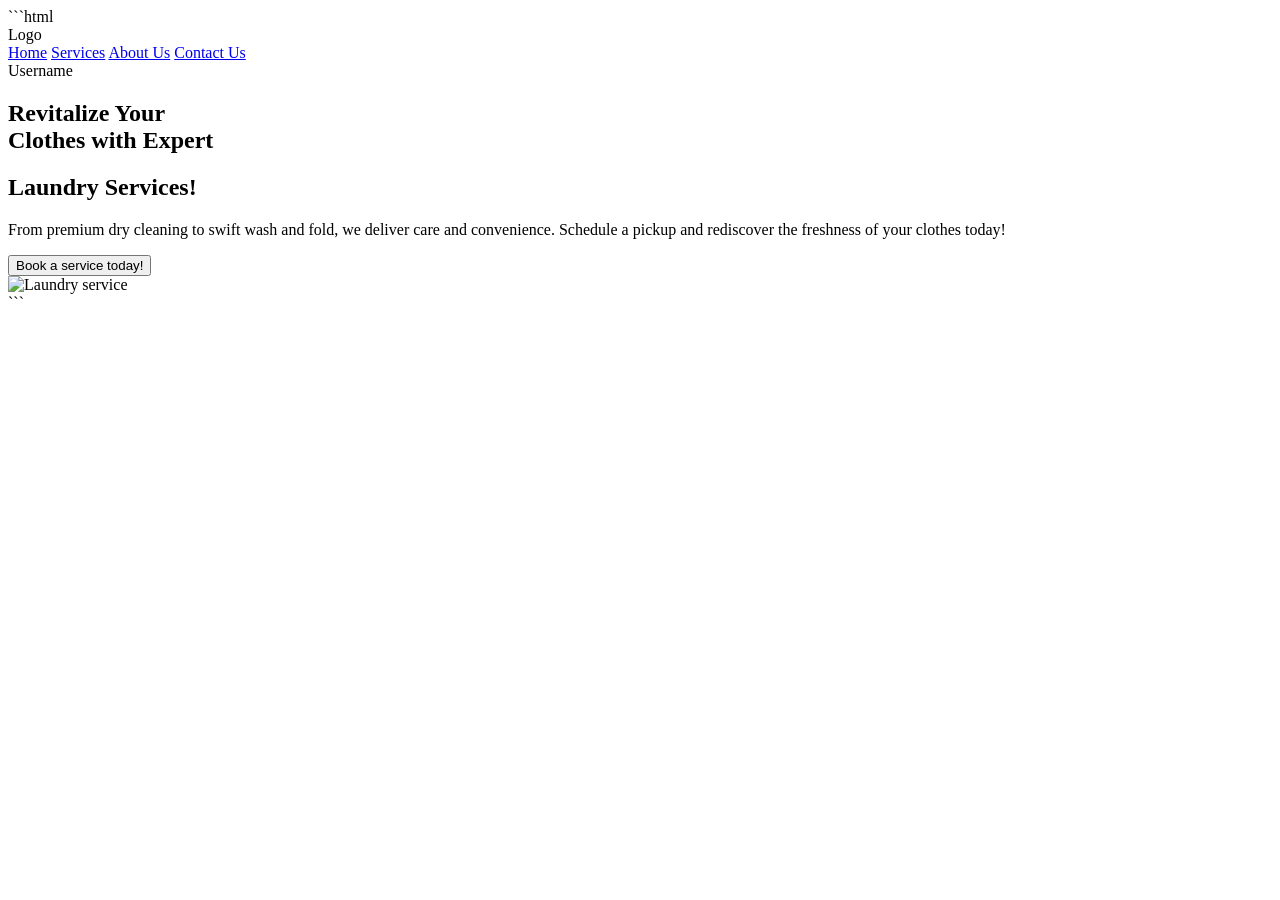
==== Taniska_Task6/index.html @ ed933e9c "Create index.html" ====
```html
<!DOCTYPE html>
<html lang="en">
<head>
    <meta charset="UTF-8">
    <meta name="viewport" content="width=device-width, initial-scale=1.0">

    <title>Laundry Services</title>

    <link rel="stylesheet" href="style.css">
</head>

<body>

    <!-- Navigation Bar -->
    <nav class="navbar">

        <div class="logo">
            Logo
        </div>

        <div class="nav-links">
            <a href="#">Home</a>
            <a href="#">Services</a>
            <a href="#">About Us</a>
            <a href="#">Contact Us</a>
        </div>

        <div class="username">
            Username
        </div>

    </nav>


    <!-- Hero Section -->
    <section class="hero">

        <!-- Left Side -->
        <div class="hero-left">

            <h1>
                Revitalize Your<br>
                Clothes with Expert
            </h1>

            <h2>
                Laundry Services!
            </h2>

            <p>
                From premium dry cleaning to swift wash and fold, we
                deliver care and convenience. Schedule a pickup and
                rediscover the freshness of your clothes today!
            </p>

            <button>
                Book a service today!
            </button>

        </div>


        <!-- Right Side -->
        <div class="hero-right">

            <img
                src="https://images.unsplash.com/photo-1582735689369-4fe89db7114c?auto=format&fit=crop&w=800&q=80"
                alt="Laundry service"
            >

        </div>

    </section>

</body>
</html>
```
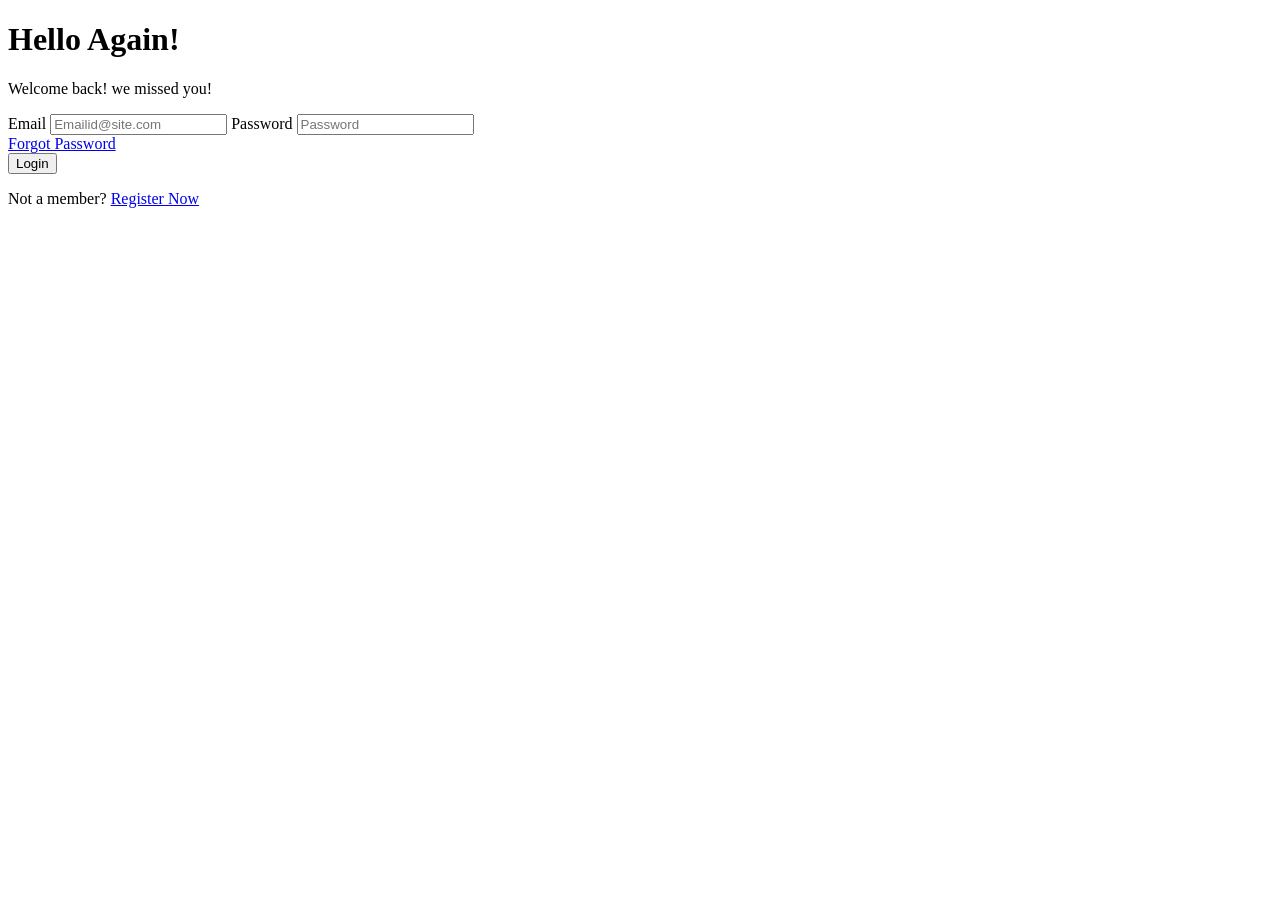
==== commit 19abf99b: "Update index.html" ====
--- a/Taniska_Task6/index.html
+++ b/Taniska_Task6/index.html
@@ -1,78 +1,116 @@
-```html
 <!DOCTYPE html>
 <html lang="en">
 <head>
     <meta charset="UTF-8">
     <meta name="viewport" content="width=device-width, initial-scale=1.0">
 
-    <title>Laundry Services</title>
+    <title>Laundry Services Login</title>
 
-    <link rel="stylesheet" href="style.css">
+    <!-- IMPORTANT: CSS filename must be exactly index.css -->
+    <link rel="stylesheet" href="index.css">
 </head>
 
 <body>
 
-    <!-- Navigation Bar -->
-    <nav class="navbar">
+    <div class="container">
 
-        <div class="logo">
-            Logo
-        </div>
+        <!-- LEFT SIDE -->
+        <div class="left-section">
 
-        <div class="nav-links">
-            <a href="#">Home</a>
-            <a href="#">Services</a>
-            <a href="#">About Us</a>
-            <a href="#">Contact Us</a>
-        </div>
+            <div class="laundry-image">
 
-        <div class="username">
-            Username
-        </div>
+                <div class="books">
+                    <div class="book blue-book"></div>
+                    <div class="book yellow-book"></div>
+                    <div class="book orange-book"></div>
+                </div>
 
-    </nav>
+                <div class="bottle">
+                    <div class="bottle-cap"></div>
+                </div>
 
+                <div class="washing-machine">
 
-    <!-- Hero Section -->
-    <section class="hero">
+                    <div class="machine-top">
+                        <div class="round-button"></div>
+                        <div class="round-button"></div>
+                        <div class="long-button"></div>
+                    </div>
 
-        <!-- Left Side -->
-        <div class="hero-left">
+                    <div class="machine-body">
 
-            <h1>
-                Revitalize Your<br>
-                Clothes with Expert
-            </h1>
+                        <div class="door">
+                            <div class="door-inner"></div>
+                        </div>
 
-            <h2>
-                Laundry Services!
-            </h2>
+                        <div class="small-button"></div>
 
-            <p>
-                From premium dry cleaning to swift wash and fold, we
-                deliver care and convenience. Schedule a pickup and
-                rediscover the freshness of your clothes today!
-            </p>
+                    </div>
 
-            <button>
-                Book a service today!
-            </button>
+                </div>
+
+                <div class="laundry-basket">
+                    <div class="basket-clothes"></div>
+                </div>
+
+            </div>
 
         </div>
 
 
-        <!-- Right Side -->
-        <div class="hero-right">
+        <!-- RIGHT SIDE -->
+        <div class="right-section">
 
-            <img
-                src="https://images.unsplash.com/photo-1582735689369-4fe89db7114c?auto=format&fit=crop&w=800&q=80"
-                alt="Laundry service"
-            >
+            <div class="login-box">
+
+                <h1>Hello Again!</h1>
+
+                <p class="welcome">
+                    Welcome back! we missed you!
+                </p>
+
+                <form>
+
+                    <label for="email">Email</label>
+
+                    <input
+                        type="email"
+                        id="email"
+                        placeholder="Emailid@site.com"
+                    >
+
+
+                    <label for="password">Password</label>
+
+                    <input
+                        type="password"
+                        id="password"
+                        placeholder="Password"
+                    >
+
+
+                    <div class="forgot-password">
+                        <a href="#">Forgot Password</a>
+                    </div>
+
+
+                    <button type="submit">
+                        Login
+                    </button>
+
+                </form>
+
+
+                <p class="register">
+                    Not a member?
+                    <a href="#">Register Now</a>
+                </p>
+
+            </div>
 
         </div>
 
-    </section>
+    </div>
 
 </body>
 </html>
-```
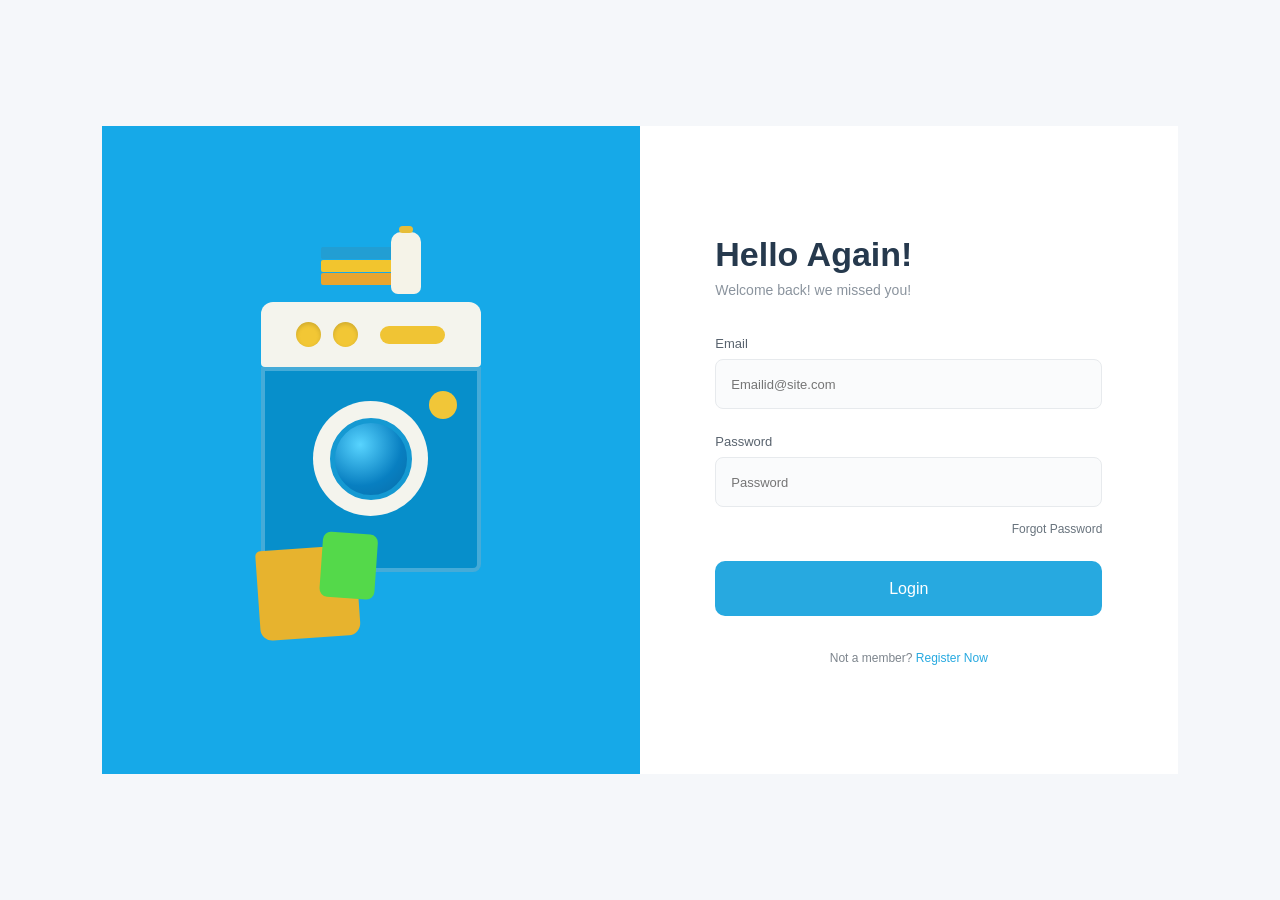
==== commit 5835d5da: "Change CSS file reference from index.css to style.css" ====
--- a/Taniska_Task6/index.html
+++ b/Taniska_Task6/index.html
@@ -7,7 +7,7 @@
     <title>Laundry Services Login</title>
 
     <!-- IMPORTANT: CSS filename must be exactly index.css -->
-    <link rel="stylesheet" href="index.css">
+    <link rel="stylesheet" href="style.css">
 </head>
 
 <body>
--- a/Taniska_Task6/style.css
+++ b/Taniska_Task6/style.css
@@ -0,0 +1,539 @@
+* {
+    margin: 0;
+    padding: 0;
+    box-sizing: border-box;
+}
+
+body {
+    font-family: Arial, Helvetica, sans-serif;
+    background-color: #f5f7fa;
+}
+
+
+/* =========================
+   MAIN CONTAINER
+   ========================= */
+
+.container {
+    width: 100%;
+    height: 100vh;
+
+    display: flex;
+    justify-content: center;
+    align-items: center;
+}
+
+
+/* =========================
+   LEFT SECTION
+   ========================= */
+
+.left-section {
+    width: 42%;
+    height: 72vh;
+
+    background-color: #16a9e8;
+
+    display: flex;
+    justify-content: center;
+    align-items: center;
+
+    overflow: hidden;
+}
+
+
+/* =========================
+   RIGHT SECTION
+   ========================= */
+
+.right-section {
+    width: 42%;
+    height: 72vh;
+
+    background-color: white;
+
+    display: flex;
+    justify-content: center;
+    align-items: center;
+}
+
+
+/* =========================
+   LOGIN BOX
+   ========================= */
+
+.login-box {
+    width: 72%;
+
+    display: flex;
+    flex-direction: column;
+}
+
+
+/* =========================
+   HEADING
+   ========================= */
+
+.login-box h1 {
+    color: #26394d;
+
+    font-size: 34px;
+    font-weight: 700;
+
+    margin-bottom: 8px;
+}
+
+
+.welcome {
+    color: #8b949e;
+
+    font-size: 14px;
+
+    margin-bottom: 38px;
+}
+
+
+/* =========================
+   FORM
+   ========================= */
+
+form {
+    width: 100%;
+
+    display: flex;
+    flex-direction: column;
+}
+
+
+form label {
+    color: #59636e;
+
+    font-size: 13px;
+
+    margin-bottom: 8px;
+}
+
+
+form input {
+    width: 100%;
+    height: 50px;
+
+    border: 1px solid #e7eaed;
+
+    border-radius: 8px;
+
+    background-color: #fafbfc;
+
+    padding: 0 15px;
+
+    font-size: 13px;
+
+    margin-bottom: 25px;
+
+    outline: none;
+}
+
+
+form input:focus {
+    border: 1px solid #27a9e0;
+}
+
+
+/* =========================
+   FORGOT PASSWORD
+   ========================= */
+
+.forgot-password {
+    width: 100%;
+
+    display: flex;
+    justify-content: flex-end;
+
+    margin-top: -10px;
+    margin-bottom: 25px;
+}
+
+
+.forgot-password a {
+    color: #68737d;
+
+    text-decoration: none;
+
+    font-size: 12px;
+}
+
+
+/* =========================
+   LOGIN BUTTON
+   ========================= */
+
+button {
+    width: 100%;
+    height: 55px;
+
+    border: none;
+
+    border-radius: 10px;
+
+    background-color: #27a9e0;
+
+    color: white;
+
+    font-size: 16px;
+
+    cursor: pointer;
+}
+
+
+button:hover {
+    background-color: #1595cc;
+}
+
+
+/* =========================
+   REGISTER
+   ========================= */
+
+.register {
+    text-align: center;
+
+    color: #7d858d;
+
+    font-size: 12px;
+
+    margin-top: 35px;
+}
+
+
+.register a {
+    color: #27a9e0;
+
+    text-decoration: none;
+}
+
+
+/* ==================================================
+   LAUNDRY ILLUSTRATION
+   ================================================== */
+
+.laundry-image {
+    width: 75%;
+    height: 75%;
+
+    position: relative;
+
+    display: flex;
+    justify-content: center;
+    align-items: center;
+}
+
+
+/* =========================
+   WASHING MACHINE
+   ========================= */
+
+.washing-machine {
+    width: 220px;
+    height: 270px;
+
+    position: absolute;
+
+    top: 95px;
+    left: 50%;
+
+    transform: translateX(-50%);
+}
+
+
+/* Machine top */
+
+.machine-top {
+    width: 220px;
+    height: 65px;
+
+    background-color: #f4f4ed;
+
+    border-radius: 12px 12px 4px 4px;
+
+    position: relative;
+
+    display: flex;
+    align-items: center;
+
+    gap: 12px;
+
+    padding-left: 35px;
+}
+
+
+.round-button {
+    width: 25px;
+    height: 25px;
+
+    background-color: #f2c735;
+
+    border-radius: 50%;
+
+    box-shadow: inset 0 2px 4px rgba(0,0,0,0.15);
+}
+
+
+.long-button {
+    width: 65px;
+    height: 18px;
+
+    background-color: #f0c434;
+
+    border-radius: 10px;
+
+    margin-left: 10px;
+}
+
+
+/* Machine body */
+
+.machine-body {
+    width: 220px;
+    height: 205px;
+
+    background-color: #078fcb;
+
+    border-radius: 0 0 8px 8px;
+
+    position: relative;
+
+    border: 4px solid rgba(255,255,255,0.25);
+}
+
+
+/* Washing machine door */
+
+.door {
+    width: 115px;
+    height: 115px;
+
+    background-color: #f4f4ed;
+
+    border-radius: 50%;
+
+    position: absolute;
+
+    top: 30px;
+    left: 48px;
+
+    display: flex;
+    justify-content: center;
+    align-items: center;
+}
+
+
+.door-inner {
+    width: 82px;
+    height: 82px;
+
+    border-radius: 50%;
+
+    background: radial-gradient(
+        circle at 35% 30%,
+        #58d4ff,
+        #087fc1 60%,
+        #086da8
+    );
+
+    border: 5px solid #1599d2;
+}
+
+
+/* Small yellow button */
+
+.small-button {
+    width: 28px;
+    height: 28px;
+
+    background-color: #f1c638;
+
+    border-radius: 50%;
+
+    position: absolute;
+
+    right: 20px;
+    top: 20px;
+}
+
+
+/* =========================
+   BOOKS
+   ========================= */
+
+.books {
+    position: absolute;
+
+    top: 35px;
+    left: 50%;
+
+    transform: translateX(-50%);
+
+    width: 110px;
+    height: 60px;
+}
+
+
+.book {
+    height: 12px;
+
+    position: absolute;
+
+    left: 5px;
+
+    border-radius: 2px;
+}
+
+
+.blue-book {
+    width: 85px;
+
+    top: 5px;
+
+    background-color: #229ed3;
+}
+
+
+.yellow-book {
+    width: 90px;
+
+    top: 18px;
+
+    background-color: #f2c52e;
+}
+
+
+.orange-book {
+    width: 100px;
+
+    top: 31px;
+
+    background-color: #e9a52e;
+}
+
+
+/* =========================
+   BOTTLE
+   ========================= */
+
+.bottle {
+    width: 30px;
+    height: 62px;
+
+    background-color: #f5f3e8;
+
+    border-radius: 10px 10px 7px 7px;
+
+    position: absolute;
+
+    top: 25px;
+    left: 55%;
+
+    z-index: 2;
+}
+
+
+.bottle-cap {
+    width: 14px;
+    height: 7px;
+
+    background-color: #e6bd39;
+
+    border-radius: 4px;
+
+    position: absolute;
+
+    top: -6px;
+    left: 8px;
+}
+
+
+/* =========================
+   LAUNDRY BASKET
+   ========================= */
+
+.laundry-basket {
+    width: 100px;
+    height: 90px;
+
+    background-color: #e7b32e;
+
+    border-radius: 5px 5px 12px 12px;
+
+    position: absolute;
+
+    bottom: 55px;
+    left: 22%;
+
+    z-index: 5;
+
+    transform: rotate(-4deg);
+}
+
+
+.basket-clothes {
+    width: 55px;
+    height: 65px;
+
+    background-color: #54d94a;
+
+    position: absolute;
+
+    right: -20px;
+    top: -12px;
+
+    border-radius: 8px;
+
+    transform: rotate(8deg);
+}
+
+
+/* =========================
+   RESPONSIVE DESIGN
+   ========================= */
+
+@media (max-width: 900px) {
+
+    .left-section,
+    .right-section {
+        width: 45%;
+    }
+
+    .login-box {
+        width: 80%;
+    }
+
+    .washing-machine {
+        transform: translateX(-50%) scale(0.85);
+    }
+}
+
+
+@media (max-width: 700px) {
+
+    .container {
+        flex-direction: column;
+    }
+
+    .left-section,
+    .right-section {
+        width: 90%;
+        height: 50vh;
+    }
+
+    .left-section {
+        min-height: 350px;
+    }
+
+    .right-section {
+        min-height: 450px;
+    }
+
+    .login-box {
+        width: 80%;
+    }
+}
